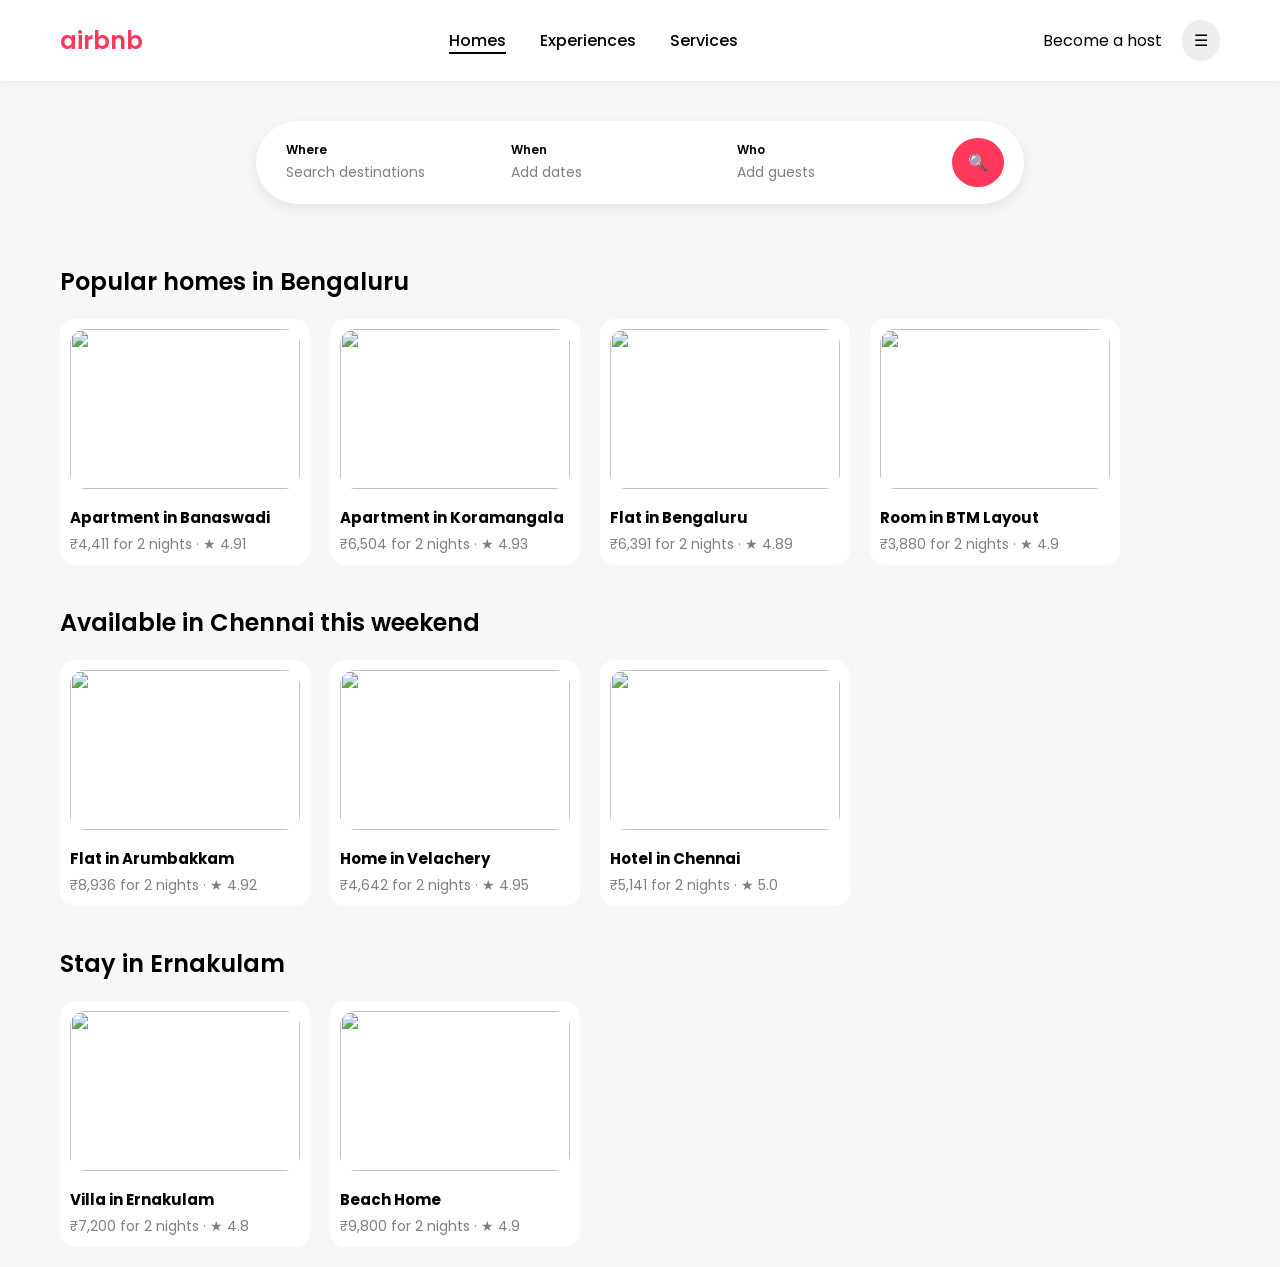
==== index.html @ b01d130d "Add files via upload" ====
<!DOCTYPE html>
<html lang="en">
<head>
    <meta charset="UTF-8">
    <meta name="viewport" content="width=device-width, initial-scale=1.0">
    <meta name="description" content="Airbnb homepage clone">
    <title>Airbnb Clone</title>
    <link rel="stylesheet" href="style.css">
     <link href="https://fonts.googleapis.com/css2?family=Poppins:wght@400;500;600&display=swap" rel="stylesheet">
</head>

<body>

  <!-- Header -->
  <header class="header">
    <div class="logo">airbnb</div>

    <div class="nav-center">
      <span class="active">Homes</span>
      <span>Experiences</span>
      <span>Services</span>
    </div>

    <div class="nav-right">
      <span>Become a host</span>
      <div class="menu">☰</div>
    </div>
  </header>

  <!-- Search Section -->
  <section class="search-section">
    <div class="search-bar">
      <div>
        <p>Where</p>
        <span>Search destinations</span>
      </div>
      <div>
        <p>When</p>
        <span>Add dates</span>
      </div>
      <div>
        <p>Who</p>
        <span>Add guests</span>
      </div>
      <button class="search-btn">🔍</button>
    </div>
  </section>

  <!-- Bengaluru Section -->
  <section class="listing-section">
    <h2>Popular homes in Bengaluru</h2>
    <div class="cards">

      <div class="card">
        <img src="https://images.unsplash.com/photo-1505693416388-ac5ce068fe85">
        <h4>Apartment in Banaswadi</h4>
        <p>₹4,411 for 2 nights · ★ 4.91</p>
      </div>

      <div class="card">
        <img src="https://images.unsplash.com/photo-1560448204-e02f11c3d0e2">
        <h4>Apartment in Koramangala</h4>
        <p>₹6,504 for 2 nights · ★ 4.93</p>
      </div>

      <div class="card">
        <img src="https://images.unsplash.com/photo-1493809842364-78817add7ffb">
        <h4>Flat in Bengaluru</h4>
        <p>₹6,391 for 2 nights · ★ 4.89</p>
      </div>

      <div class="card">
        <img src="https://images.unsplash.com/photo-1554995207-c18c203602cb">
        <h4>Room in BTM Layout</h4>
        <p>₹3,880 for 2 nights · ★ 4.9</p>
      </div>

    </div>
  </section>

  <!-- Chennai Section -->
  <section class="listing-section">
    <h2>Available in Chennai this weekend</h2>
    <div class="cards">

      <div class="card">
        <img src="https://images.unsplash.com/photo-1598928506311-c55ded91a20c">
        <h4>Flat in Arumbakkam</h4>
        <p>₹8,936 for 2 nights · ★ 4.92</p>
      </div>

      <div class="card">
        <img src="https://images.unsplash.com/photo-1582719478250-c89cae4dc85b">
        <h4>Home in Velachery</h4>
        <p>₹4,642 for 2 nights · ★ 4.95</p>
      </div>

      <div class="card">
        <img src="https://images.unsplash.com/photo-1600585154340-be6161a56a0c">
        <h4>Hotel in Chennai</h4>
        <p>₹5,141 for 2 nights · ★ 5.0</p>
      </div>

    </div>
  </section>

  <!-- Ernakulam Section -->
  <section class="listing-section">
    <h2>Stay in Ernakulam</h2>
    <div class="cards">

      <div class="card">
        <img src="https://images.unsplash.com/photo-1613490493576-7fde63acd811">
        <h4>Villa in Ernakulam</h4>
        <p>₹7,200 for 2 nights · ★ 4.8</p>
      </div>

      <div class="card">
        <img src="https://images.unsplash.com/photo-1570129477492-45c003edd2be">
        <h4>Beach Home</h4>
        <p>₹9,800 for 2 nights · ★ 4.9</p>
      </div>

    </div>
  </section>

</body>
</html>
---- style.css ----
* {
  margin: 0;
  padding: 0;
  box-sizing: border-box;
  font-family: 'Poppins', sans-serif;
}

body {
  background: #f7f7f7;
}

/* Header */
.header {
  display: flex;
  justify-content: space-between;
  align-items: center;
  padding: 20px 60px;
  background: white;
  box-shadow: 0 2px 8px rgba(0,0,0,0.05);
}

.logo {
  color: #ff385c;
  font-size: 24px;
  font-weight: 600;
}

.nav-center span {
  margin: 0 15px;
  cursor: pointer;
  font-weight: 500;
}

.nav-center .active {
  border-bottom: 2px solid black;
}

.nav-right {
  display: flex;
  align-items: center;
  gap: 20px;
}

.menu {
  background: #eee;
  padding: 8px 12px;
  border-radius: 20px;
  cursor: pointer;
}

/* Search Section */
.search-section {
  display: flex;
  justify-content: center;
  margin: 40px 0;
}

.search-bar {
  display: flex;
  align-items: center;
  background: white;
  border-radius: 50px;
  padding: 10px 20px;
  width: 60%;
  box-shadow: 0 4px 12px rgba(0,0,0,0.08);
}

.search-bar div {
  flex: 1;
  padding: 10px;
}

.search-bar p {
  font-size: 12px;
  font-weight: 600;
}

.search-bar span {
  font-size: 14px;
  color: gray;
}

.search-btn {
  background: #ff385c;
  border: none;
  padding: 12px 16px;
  border-radius: 50%;
  color: white;
  cursor: pointer;
  font-size: 16px;
}

/* Listing Sections */
.listing-section {
  padding: 20px 60px;
}

.listing-section h2 {
  margin-bottom: 20px;
  font-weight: 600;
}

.cards {
  display: flex;
  gap: 20px;
  overflow-x: auto;
}

.card {
  min-width: 250px;
  background: white;
  border-radius: 15px;
  padding: 10px;
  transition: 0.3s ease;
}

.card img {
  width: 100%;
  height: 160px;
  object-fit: cover;
  border-radius: 15px;
}

.card h4 {
  margin: 10px 0 5px;
  font-size: 15px;
}

.card p {
  color: gray;
  font-size: 14px;
}

.card:hover {
  transform: scale(1.05);
}
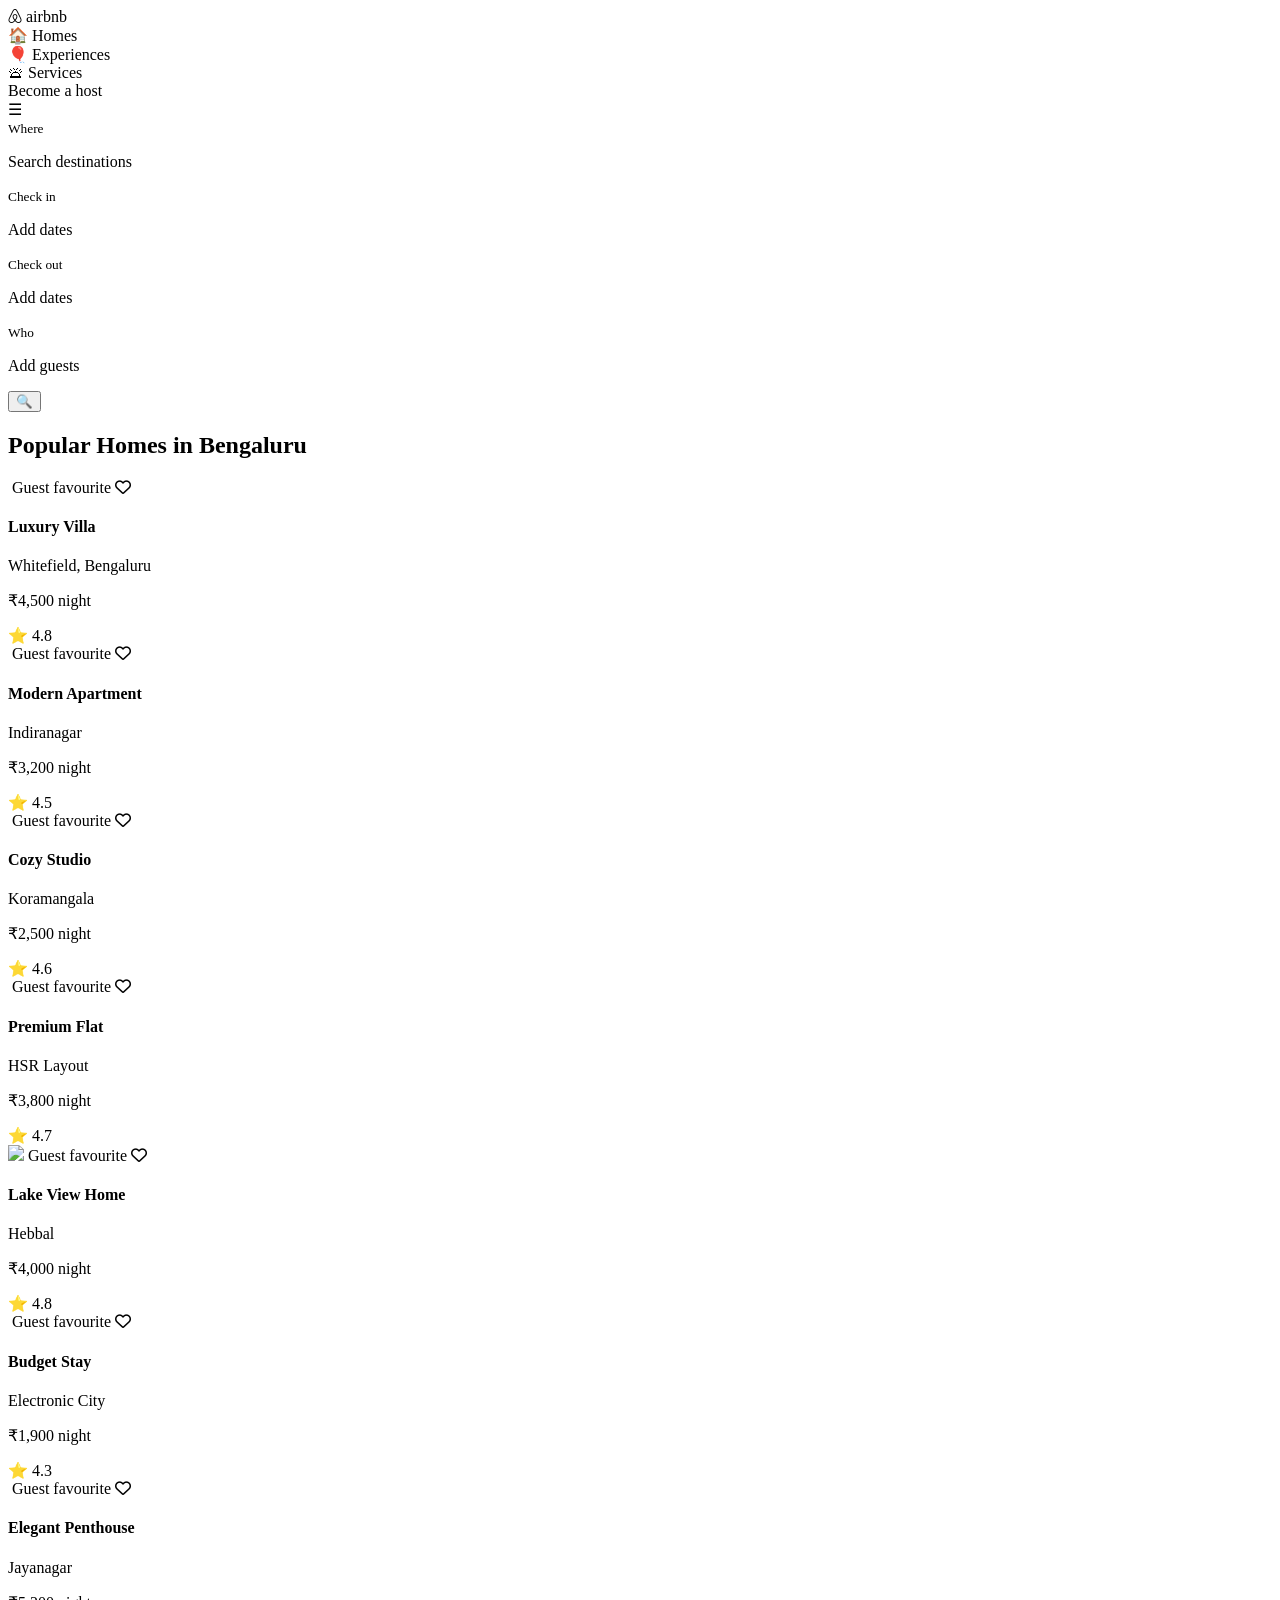
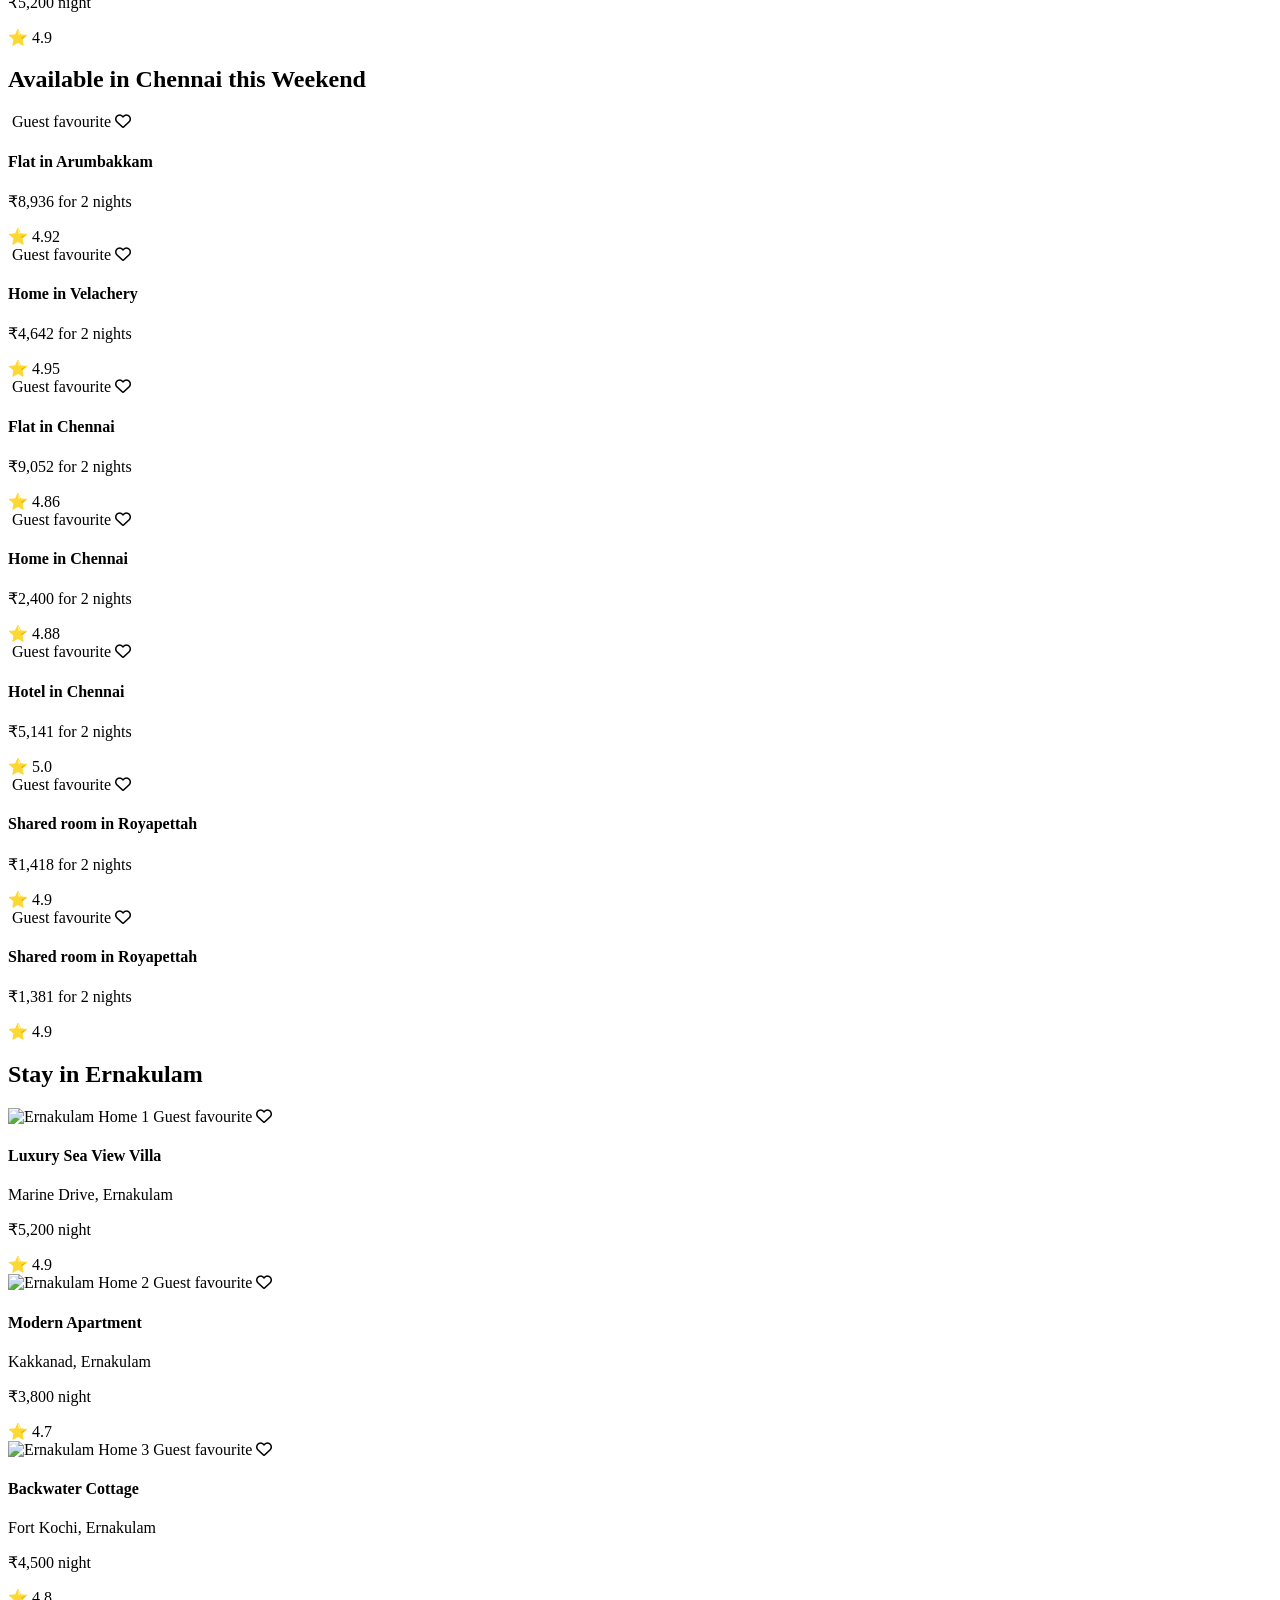
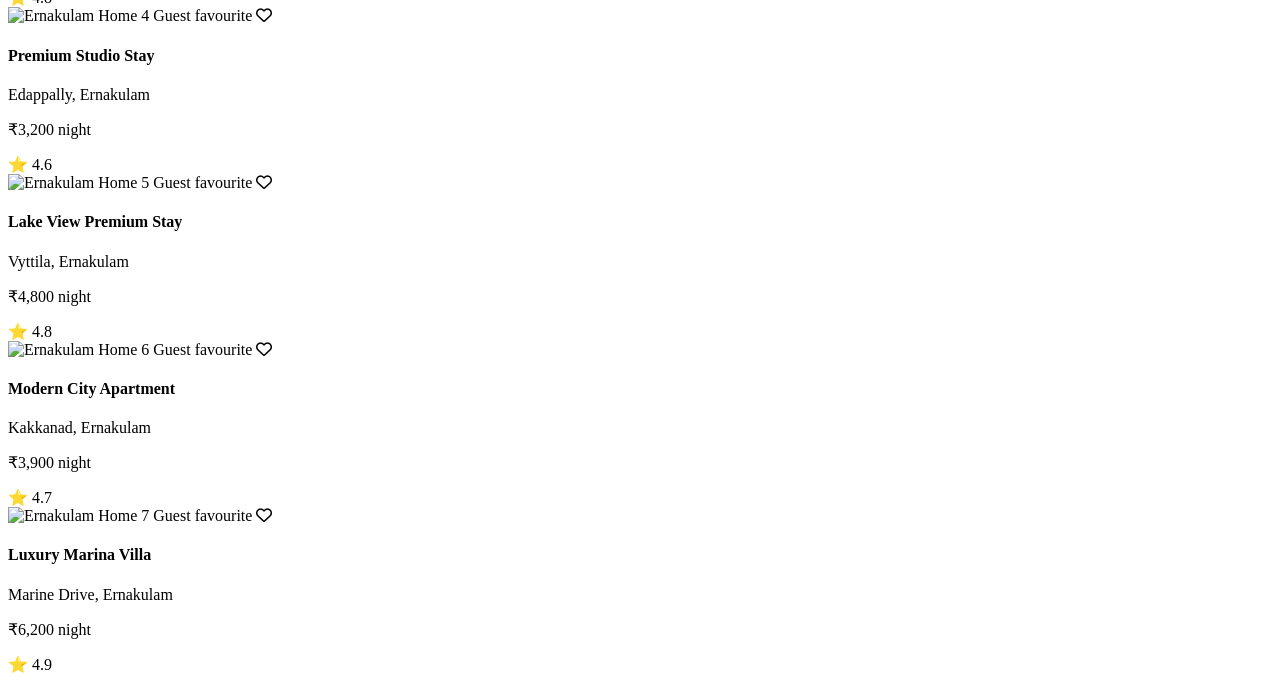
==== commit c90fa301: "Add initial HTML structure for Airbnb clone" ====
--- a/index.html
+++ b/index.html
@@ -1,129 +1,409 @@
-<!DOCTYPE html>
-<html lang="en">
-<head>
-    <meta charset="UTF-8">
-    <meta name="viewport" content="width=device-width, initial-scale=1.0">
-    <meta name="description" content="Airbnb homepage clone">
-    <title>Airbnb Clone</title>
-    <link rel="stylesheet" href="style.css">
-     <link href="https://fonts.googleapis.com/css2?family=Poppins:wght@400;500;600&display=swap" rel="stylesheet">
-</head>
-
-<body>
-
-  <!-- Header -->
-  <header class="header">
-    <div class="logo">airbnb</div>
-
-    <div class="nav-center">
-      <span class="active">Homes</span>
-      <span>Experiences</span>
-      <span>Services</span>
-    </div>
-
-    <div class="nav-right">
-      <span>Become a host</span>
-      <div class="menu">☰</div>
-    </div>
-  </header>
-
-  <!-- Search Section -->
-  <section class="search-section">
-    <div class="search-bar">
-      <div>
-        <p>Where</p>
-        <span>Search destinations</span>
-      </div>
-      <div>
-        <p>When</p>
-        <span>Add dates</span>
-      </div>
-      <div>
-        <p>Who</p>
-        <span>Add guests</span>
-      </div>
-      <button class="search-btn">🔍</button>
-    </div>
-  </section>
-
-  <!-- Bengaluru Section -->
-  <section class="listing-section">
-    <h2>Popular homes in Bengaluru</h2>
-    <div class="cards">
-
-      <div class="card">
-        <img src="https://images.unsplash.com/photo-1505693416388-ac5ce068fe85">
-        <h4>Apartment in Banaswadi</h4>
-        <p>₹4,411 for 2 nights · ★ 4.91</p>
-      </div>
-
-      <div class="card">
-        <img src="https://images.unsplash.com/photo-1560448204-e02f11c3d0e2">
-        <h4>Apartment in Koramangala</h4>
-        <p>₹6,504 for 2 nights · ★ 4.93</p>
-      </div>
-
-      <div class="card">
-        <img src="https://images.unsplash.com/photo-1493809842364-78817add7ffb">
-        <h4>Flat in Bengaluru</h4>
-        <p>₹6,391 for 2 nights · ★ 4.89</p>
-      </div>
-
-      <div class="card">
-        <img src="https://images.unsplash.com/photo-1554995207-c18c203602cb">
-        <h4>Room in BTM Layout</h4>
-        <p>₹3,880 for 2 nights · ★ 4.9</p>
-      </div>
-
-    </div>
-  </section>
-
-  <!-- Chennai Section -->
-  <section class="listing-section">
-    <h2>Available in Chennai this weekend</h2>
-    <div class="cards">
-
-      <div class="card">
-        <img src="https://images.unsplash.com/photo-1598928506311-c55ded91a20c">
-        <h4>Flat in Arumbakkam</h4>
-        <p>₹8,936 for 2 nights · ★ 4.92</p>
-      </div>
-
-      <div class="card">
-        <img src="https://images.unsplash.com/photo-1582719478250-c89cae4dc85b">
-        <h4>Home in Velachery</h4>
-        <p>₹4,642 for 2 nights · ★ 4.95</p>
-      </div>
-
-      <div class="card">
-        <img src="https://images.unsplash.com/photo-1600585154340-be6161a56a0c">
-        <h4>Hotel in Chennai</h4>
-        <p>₹5,141 for 2 nights · ★ 5.0</p>
-      </div>
-
-    </div>
-  </section>
-
-  <!-- Ernakulam Section -->
-  <section class="listing-section">
-    <h2>Stay in Ernakulam</h2>
-    <div class="cards">
-
-      <div class="card">
-        <img src="https://images.unsplash.com/photo-1613490493576-7fde63acd811">
-        <h4>Villa in Ernakulam</h4>
-        <p>₹7,200 for 2 nights · ★ 4.8</p>
-      </div>
-
-      <div class="card">
-        <img src="https://images.unsplash.com/photo-1570129477492-45c003edd2be">
-        <h4>Beach Home</h4>
-        <p>₹9,800 for 2 nights · ★ 4.9</p>
-      </div>
-
-    </div>
-  </section>
-
-</body>
-</html>
-
+<!DOCTYPE html>
+<html lang="en">
+<head>
+  <meta charset="UTF-8">
+  <title>Airbnb Clone</title>
+  <link rel="stylesheet" href="style.css">
+  <link href="https://fonts.googleapis.com/css2?family=Poppins:wght@300;400;500;600&display=swap" rel="stylesheet">
+  <link rel="stylesheet" href="https://cdnjs.cloudflare.com/ajax/libs/font-awesome/6.5.0/css/all.min.css">
+</head>
+<body>
+
+<!-- NAVBAR -->
+<header class="navbar">
+  <div class="logo">
+    <i class="fa-brands fa-airbnb airbnb-icon"></i>
+    <span class="logo-text">airbnb</span>
+  </div>
+ 
+  <div class="center-menu">
+    <div class="menu-item active">🏠 Homes</div>
+    <div class="menu-item">🎈 Experiences</div>
+    <div class="menu-item">🛎 Services</div>
+  </div>
+
+  <div class="right-menu">
+    <span>Become a host</span>
+    <div class="profile">☰</div>
+  </div>
+</header>
+
+<!-- SEARCH BAR -->
+<div class="search-bar">
+  <div class="search-item">
+    <small>Where</small>
+    <p>Search destinations</p>
+  </div>
+
+  <div class="divider"></div>
+
+  <div class="search-item">
+    <small>Check in</small>
+    <p>Add dates</p>
+  </div>
+
+  <div class="divider"></div>
+
+  <div class="search-item">
+    <small>Check out</small>
+    <p>Add dates</p>
+  </div>
+
+  <div class="divider"></div>
+
+  <div class="search-item">
+    <small>Who</small>
+    <p>Add guests</p>
+  </div>
+
+  <button class="search-btn">🔍</button>
+</div>
+
+<!-- SECTION TEMPLATE -->
+<section class="bengaluru-section">
+    <h2>Popular Homes in Bengaluru</h2>
+
+    <div class="card-container">
+
+        <!-- Card 1 -->
+        <div class="card">
+            <div class="image-box">
+                <img src="https://images.unsplash.com/photo-1560448204-e02f11c3d0e2" alt="">
+                <span class="tag">Guest favourite</span>
+                <i class="fa-regular fa-heart heart"></i>
+            </div>
+            <div class="card-content">
+                <h4>Luxury Villa</h4>
+                <p>Whitefield, Bengaluru</p>
+                <p class="price">₹4,500 night</p>
+                <span>⭐ 4.8</span>
+            </div>
+        </div>
+
+        <!-- Card 2 -->
+        <div class="card">
+            <div class="image-box">
+                <img src="https://images.unsplash.com/photo-1600585154340-be6161a56a0c" alt="">
+                <span class="tag">Guest favourite</span>
+                <i class="fa-regular fa-heart heart"></i>
+            </div>
+            <div class="card-content">
+                <h4>Modern Apartment</h4>
+                <p>Indiranagar</p>
+                <p class="price">₹3,200 night</p>
+                <span>⭐ 4.5</span>
+            </div>
+        </div>
+
+        <!-- Card 3 -->
+        <div class="card">
+            <div class="image-box">
+                <img src="https://images.unsplash.com/photo-1505691938895-1758d7feb511" alt="">
+                <span class="tag">Guest favourite</span>
+                <i class="fa-regular fa-heart heart"></i>
+            </div>
+            <div class="card-content">
+                <h4>Cozy Studio</h4>
+                <p>Koramangala</p>
+                <p class="price">₹2,500 night</p>
+                <span>⭐ 4.6</span>
+            </div>
+        </div>
+
+        <!-- Card 4 -->
+        <div class="card">
+            <div class="image-box">
+                <img src="https://images.unsplash.com/photo-1502672260266-1c1ef2d93688" alt="">
+                <span class="tag">Guest favourite</span>
+                <i class="fa-regular fa-heart heart"></i>
+            </div>
+            <div class="card-content">
+                <h4>Premium Flat</h4>
+                <p>HSR Layout</p>
+                <p class="price">₹3,800 night</p>
+                <span>⭐ 4.7</span>
+            </div>
+        </div>
+
+        <!-- Card 5 -->
+        <div class="card">
+            <div class="image-box">
+                <img src="https://images.unsplash.com/photo-1580587771525-78b9dba3b914?auto=format&fit=crop&w=800&q=80">
+                <span class="tag">Guest favourite</span>
+                <i class="fa-regular fa-heart heart"></i>
+            </div>
+            <div class="card-content">
+                <h4>Lake View Home</h4>
+                <p>Hebbal</p>
+                <p class="price">₹4,000 night</p>
+                <span>⭐ 4.8</span>
+            </div>
+        </div>
+
+        <!-- Card 6 -->
+        <div class="card">
+            <div class="image-box">
+                <img src="https://images.unsplash.com/photo-1522708323590-d24dbb6b0267" alt="">
+                <span class="tag">Guest favourite</span>
+                <i class="fa-regular fa-heart heart"></i>
+            </div>
+            <div class="card-content">
+                <h4>Budget Stay</h4>
+                <p>Electronic City</p>
+                <p class="price">₹1,900 night</p>
+                <span>⭐ 4.3</span>
+            </div>
+        </div>
+
+        <!-- Card 7 -->
+        <div class="card">
+            <div class="image-box">
+                <img src="https://images.unsplash.com/photo-1600607687939-ce8a6c25118c" alt="">
+                <span class="tag">Guest favourite</span>
+                <i class="fa-regular fa-heart heart"></i>
+            </div>
+            <div class="card-content">
+                <h4>Elegant Penthouse</h4>
+                <p>Jayanagar</p>
+                <p class="price">₹5,200 night</p>
+                <span>⭐ 4.9</span>
+            </div>
+        </div>
+
+    </div>
+</section>
+
+<!-- CHENNAI SECTION -->
+<section class="Chennai-section">
+    <h2>Available in Chennai this Weekend</h2>
+    <div class="card-container">
+
+    <!-- Card 1 -->
+    <div class="card">
+        <div class="image-box">
+            <img src="https://images.unsplash.com/photo-1598928506311-c55ded91a20c" alt="">
+            <span class="tag">Guest favourite</span>
+            <i class="fa-regular fa-heart heart"></i>
+        </div>
+        <div class="card-content">
+            <h4>Flat in Arumbakkam</h4>
+            <p class="price">₹8,936 for 2 nights</p>
+            <span>⭐ 4.92</span>
+        </div>
+    </div>
+
+    <!-- Card 2 -->
+    <div class="card">
+        <div class="image-box">
+            <img src="https://images.unsplash.com/photo-1582719478250-c89cae4dc85b" alt="">
+            <span class="tag">Guest favourite</span>
+            <i class="fa-regular fa-heart heart"></i>
+        </div>
+        <div class="card-content">
+            <h4>Home in Velachery</h4>
+            <p class="price">₹4,642 for 2 nights</p>
+            <span>⭐ 4.95</span>
+        </div>
+    </div>
+
+    <!-- Card 3 -->
+    <div class="card">
+        <div class="image-box">
+            <img src="https://images.unsplash.com/photo-1600585154340-be6161a56a0c" alt="">
+            <span class="tag">Guest favourite</span>
+            <i class="fa-regular fa-heart heart"></i>
+        </div>
+        <div class="card-content">
+            <h4>Flat in Chennai</h4>
+            <p class="price">₹9,052 for 2 nights</p>
+            <span>⭐ 4.86</span>
+        </div>
+    </div>
+
+    <!-- Card 4 -->
+    <div class="card">
+        <div class="image-box">
+            <img src="https://images.unsplash.com/photo-1505693416388-ac5ce068fe85" alt="">
+            <span class="tag">Guest favourite</span>
+            <i class="fa-regular fa-heart heart"></i>
+        </div>
+        <div class="card-content">
+            <h4>Home in Chennai</h4>
+            <p class="price">₹2,400 for 2 nights</p>
+            <span>⭐ 4.88</span>
+        </div>
+    </div>
+
+    <!-- Card 5 -->
+    <div class="card">
+        <div class="image-box">
+            <img src="https://images.unsplash.com/photo-1560448204-e02f11c3d0e2" alt="">
+            <span class="tag">Guest favourite</span>
+            <i class="fa-regular fa-heart heart"></i>
+        </div>
+        <div class="card-content">
+            <h4>Hotel in Chennai</h4>
+            <p class="price">₹5,141 for 2 nights</p>
+            <span>⭐ 5.0</span>
+        </div>
+    </div>
+
+    <!-- Card 6 -->
+    <div class="card">
+        <div class="image-box">
+            <img src="https://images.unsplash.com/photo-1554995207-c18c203602cb" alt="">
+            <span class="tag">Guest favourite</span>
+            <i class="fa-regular fa-heart heart"></i>
+        </div>
+        <div class="card-content">
+            <h4>Shared room in Royapettah</h4>
+            <p class="price">₹1,418 for 2 nights</p>
+            <span>⭐ 4.9</span>
+        </div>
+    </div>
+
+    <!-- Card 7 -->
+    <div class="card">
+        <div class="image-box">
+            <img src="https://images.unsplash.com/photo-1493809842364-78817add7ffb" alt="">
+            <span class="tag">Guest favourite</span>
+            <i class="fa-regular fa-heart heart"></i>
+        </div>
+        <div class="card-content">
+            <h4>Shared room in Royapettah</h4>
+            <p class="price">₹1,381 for 2 nights</p>
+            <span>⭐ 4.9</span>
+        </div>
+    </div>
+
+    </div>
+</section>
+
+<!-- SECTION TEMPLATE -->
+<section class="ernakulam-section">
+  <h2>Stay in Ernakulam</h2>
+
+  <div class="card-container">
+
+    <!-- Card 1 -->
+    <div class="card">
+    <div class="image-box">
+        <img src="https://images.unsplash.com/photo-1568605114967-8130f3a36994" alt="Ernakulam Home 1">
+        <span class="tag">Guest favourite</span>
+        <i class="fa-regular fa-heart heart"></i>
+    </div>
+    <div class="card-content">
+        <h4>Luxury Sea View Villa</h4>
+        <p>Marine Drive, Ernakulam</p>
+        <p class="price">₹5,200 night</p>
+        <span>⭐ 4.9</span>
+    </div>
+    </div>
+
+    <!-- Card 2 -->
+    <div class="card">
+    <div class="image-box">
+        <img src="https://images.unsplash.com/photo-1600585154340-be6161a56a0c" alt="Ernakulam Home 2">
+        <span class="tag">Guest favourite</span>
+        <i class="fa-regular fa-heart heart"></i>
+    </div>
+    <div class="card-content">
+        <h4>Modern Apartment</h4>
+        <p>Kakkanad, Ernakulam</p>
+        <p class="price">₹3,800 night</p>
+        <span>⭐ 4.7</span>
+    </div>
+    </div>
+
+    <!-- Card 3 -->
+    <div class="card">
+    <div class="image-box">
+        <img src="https://images.unsplash.com/photo-1580587771525-78b9dba3b914" alt="Ernakulam Home 3">
+        <span class="tag">Guest favourite</span>
+        <i class="fa-regular fa-heart heart"></i>
+    </div>
+    <div class="card-content">
+        <h4>Backwater Cottage</h4>
+        <p>Fort Kochi, Ernakulam</p>
+        <p class="price">₹4,500 night</p>
+        <span>⭐ 4.8</span>
+    </div>
+    </div>
+
+    <!-- Card 4 -->
+    <div class="card">
+    <div class="image-box">
+        <img src="https://images.unsplash.com/photo-1572120360610-d971b9d7767c" alt="Ernakulam Home 4">
+        <span class="tag">Guest favourite</span>
+        <i class="fa-regular fa-heart heart"></i>
+    </div>
+    <div class="card-content">
+        <h4>Premium Studio Stay</h4>
+        <p>Edappally, Ernakulam</p>
+        <p class="price">₹3,200 night</p>
+        <span>⭐ 4.6</span>
+    </div>
+    </div>
+
+    <!-- Card 5 -->
+    <div class="card">
+    <div class="image-box">
+        <img src="https://images.unsplash.com/photo-1505691938895-1758d7feb511" alt="Ernakulam Home 5">
+        <span class="tag">Guest favourite</span>
+        <i class="fa-regular fa-heart heart"></i>
+    </div>
+    <div class="card-content">
+        <h4>Lake View Premium Stay</h4>
+        <p>Vyttila, Ernakulam</p>
+        <p class="price">₹4,800 night</p>
+        <span>⭐ 4.8</span>
+    </div>
+    </div>
+
+<!-- Card 6 -->
+    <div class="card">
+    <div class="image-box">
+        <img src="https://images.unsplash.com/photo-1560448204-e02f11c3d0e2" alt="Ernakulam Home 6">
+        <span class="tag">Guest favourite</span>
+        <i class="fa-regular fa-heart heart"></i>
+    </div>
+    <div class="card-content">
+        <h4>Modern City Apartment</h4>
+        <p>Kakkanad, Ernakulam</p>
+        <p class="price">₹3,900 night</p>
+        <span>⭐ 4.7</span>
+    </div>
+    </div>
+
+<!-- Card 7 -->
+    <div class="card">
+    <div class="image-box">
+        <img src="https://images.unsplash.com/photo-1523217582562-09d0def993a6" alt="Ernakulam Home 7">
+        <span class="tag">Guest favourite</span>
+        <i class="fa-regular fa-heart heart"></i>
+    </div>
+    <div class="card-content">
+        <h4>Luxury Marina Villa</h4>
+        <p>Marine Drive, Ernakulam</p>
+        <p class="price">₹6,200 night</p>
+        <span>⭐ 4.9</span>
+    </div>
+    </div>
+
+</div>
+</section>
+
+<script>
+    // Heart toggle active
+    document.querySelectorAll(".heart").forEach(icon => {
+        icon.addEventListener("click", function () {
+            this.classList.toggle("fa-solid");
+            this.classList.toggle("fa-regular");
+            this.classList.toggle("active");
+        });
+    });
+</script>
+
+</body>
+
+</html>
